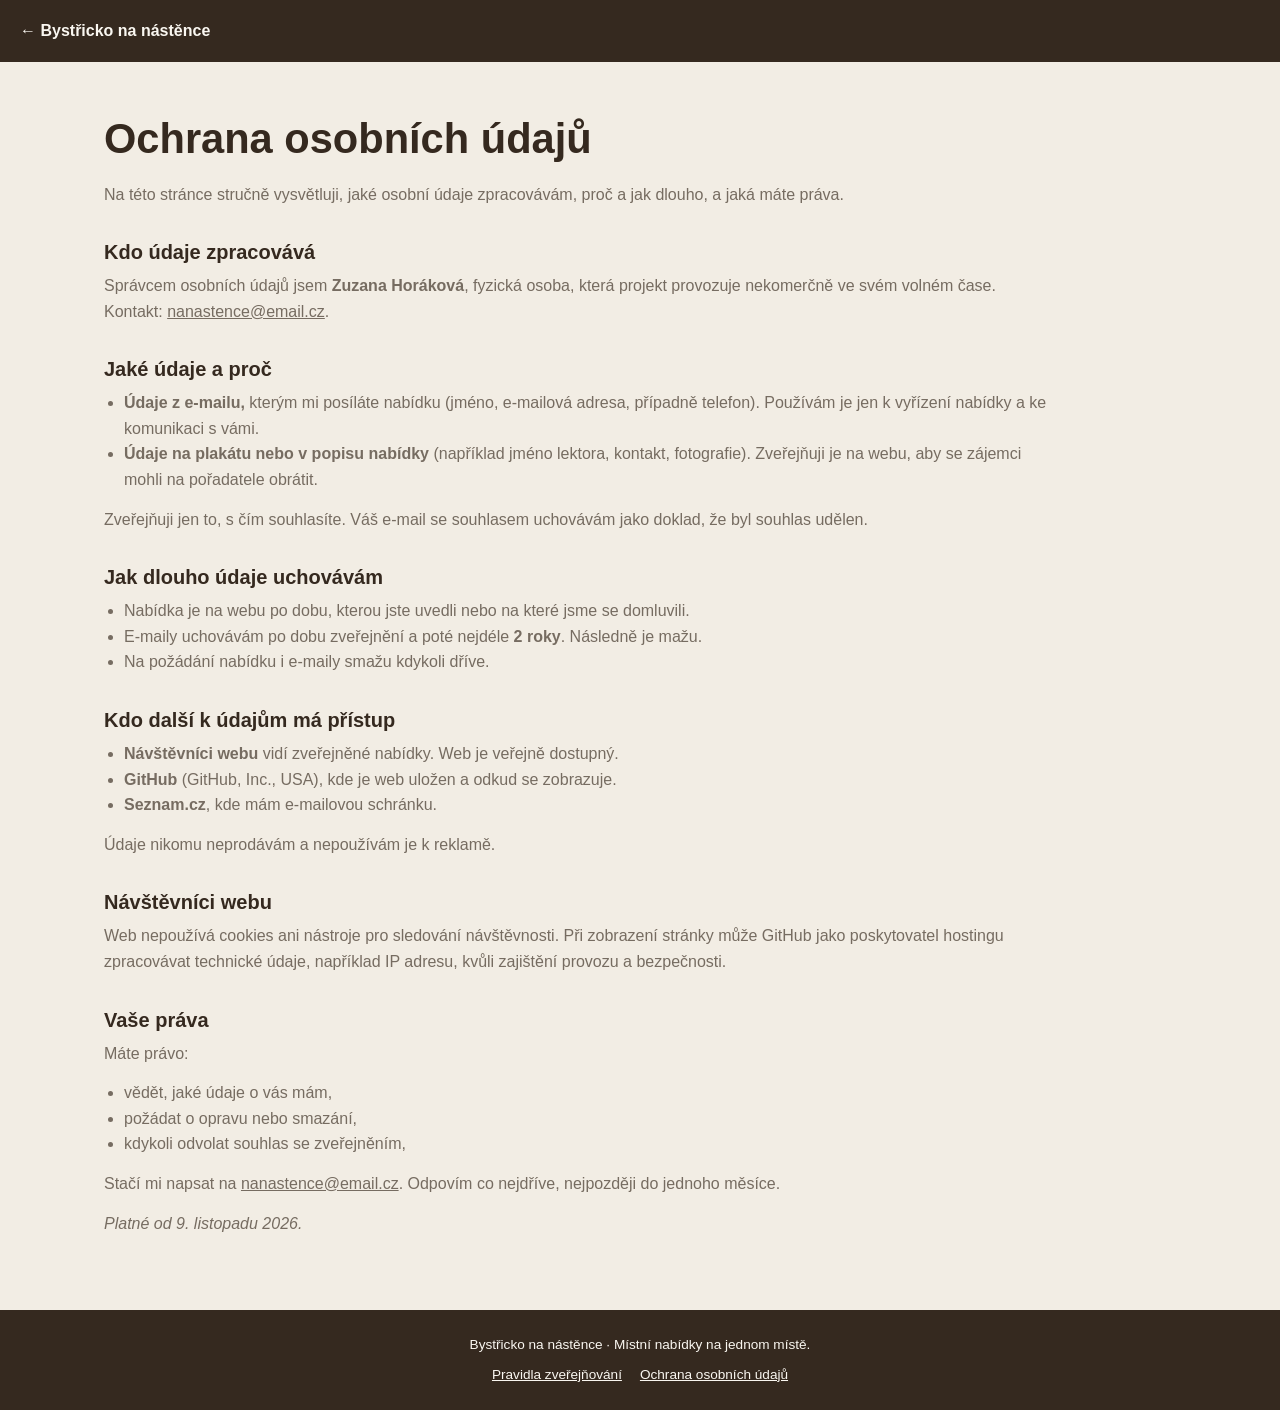
==== ochrana-udaju.html @ ae4fb5de "Ochrana osobnich udaju, doplnena pravidla" ====
<!DOCTYPE html>
<html lang="cs">
<head>
    <meta charset="UTF-8">
    <meta name="viewport" content="width=device-width, initial-scale=1.0">

    <title>Ochrana osobních údajů | Bystřicko na nástěnce</title>
    <meta name="description" content="Jak Bystřicko na nástěnce nakládá s osobními údaji.">

    <link rel="stylesheet" href="style.css">
</head>

<body>

    <!-- HORNÍ LIŠTA S ODKAZEM ZPĚT -->
    <header class="page-header">
        <a href="index.html">← Bystřicko na nástěnce</a>
    </header>

    <main class="text-page">
                <h1>Ochrana osobních údajů</h1>
        <p>Na této stránce stručně vysvětluji, jaké osobní údaje zpracovávám,
           proč a jak dlouho, a jaká máte práva.</p>

        <h2>Kdo údaje zpracovává</h2>
        <p>Správcem osobních údajů jsem <strong>Zuzana Horáková</strong>, fyzická osoba,
           která projekt provozuje nekomerčně ve svém volném čase.
           Kontakt: <a href="mailto:nanastence@email.cz">nanastence@email.cz</a>.</p>

        <h2>Jaké údaje a proč</h2>
        <ul>
            <li><strong>Údaje z e-mailu,</strong> kterým mi posíláte nabídku
                (jméno, e-mailová adresa, případně telefon). Používám je jen
                k vyřízení nabídky a ke komunikaci s vámi.</li>
            <li><strong>Údaje na plakátu nebo v popisu nabídky</strong>
                (například jméno lektora, kontakt, fotografie). Zveřejňuji je na webu,
                aby se zájemci mohli na pořadatele obrátit.</li>
        </ul>
        <p>Zveřejňuji jen to, s čím souhlasíte. Váš e-mail se souhlasem uchovávám
           jako doklad, že byl souhlas udělen.</p>

        <h2>Jak dlouho údaje uchovávám</h2>
        <ul>
            <li>Nabídka je na webu po dobu, kterou jste uvedli nebo na které jsme se domluvili.</li>
            <li>E-maily uchovávám po dobu zveřejnění a poté nejdéle <strong>2 roky</strong>.
                Následně je mažu.</li>
            <li>Na požádání nabídku i e-maily smažu kdykoli dříve.</li>
        </ul>

        <h2>Kdo další k údajům má přístup</h2>
        <ul>
            <li><strong>Návštěvníci webu</strong> vidí zveřejněné nabídky.
                Web je veřejně dostupný.</li>
            <li><strong>GitHub</strong> (GitHub, Inc., USA), kde je web uložen
                a odkud se zobrazuje.</li>
            <li><strong>Seznam.cz</strong>, kde mám e-mailovou schránku.</li>
        </ul>
        <p>Údaje nikomu neprodávám a nepoužívám je k reklamě.</p>

        <h2>Návštěvníci webu</h2>
        <p>Web nepoužívá cookies ani nástroje pro sledování návštěvnosti.
           Při zobrazení stránky může GitHub jako poskytovatel hostingu
           zpracovávat technické údaje, například IP adresu, kvůli zajištění
           provozu a bezpečnosti.</p>

        <h2>Vaše práva</h2>
        <p>Máte právo:</p>
        <ul>
            <li>vědět, jaké údaje o vás mám,</li>
            <li>požádat o opravu nebo smazání,</li>
            <li>kdykoli odvolat souhlas se zveřejněním,</li>
        </ul>
        <p>Stačí mi napsat na <a href="mailto:nanastence@email.cz">nanastence@email.cz</a>.
           Odpovím co nejdříve, nejpozději do jednoho měsíce.</p>

        <p><em>Platné od 9. listopadu 2026.</em></p>

    </main>

    <footer class="site-footer">
        <p>Bystřicko na nástěnce · Místní nabídky na jednom místě.</p>
        <nav class="footer-links" aria-label="Informace o webu">
            <a href="pravidla.html">Pravidla zveřejňování</a>
            <a href="ochrana-udaju.html">Ochrana osobních údajů</a>
        </nav>
    </footer>

</body>
</html>
---- style.css ----
/* ZÁKLADNÍ NASTAVENÍ */

:root {
    --cream: #f2ede4;
    --cream-light: #faf7f1;
    --brown: #594536;
    --brown-dark: #35291f;
    --text: #29251f;
    --muted: #766c61;
    --white: #ffffff;
    --radius: 4px;
}

* {
    box-sizing: border-box;
}

html {
    scroll-behavior: smooth;
}

body {
    margin: 0;
    font-family: Arial, Helvetica, sans-serif;
    color: var(--text);
    background: var(--cream);
    line-height: 1.6;
}

img {
    display: block;
    max-width: 100%;
}

a {
    color: inherit;
}


/* ÚVODNÍ HLAVIČKA */

.hero {
    min-height: 440px;
    background:
        linear-gradient(rgba(30, 24, 19, 0.25), rgba(30, 24, 19, 0.25)),
        url("images/header-posters.jpg") center 45% / cover no-repeat;

    display: flex;
    align-items: center;
    justify-content: center;
    padding: 48px 20px;
}

.hero-content {
    width: 100%;
    max-width: 900px;
    display: flex;
    justify-content: center;
}

.hero-box {
    width: min(100%, 540px);
    background: var(--white);
    padding: 38px 42px;
    text-align: center;
    border-radius: var(--radius);
    box-shadow: 0 10px 35px rgba(0, 0, 0, 0.14);
}

.hero-box h1 {
    margin: 0 0 18px;
    color: var(--brown-dark);
    font-size: clamp(2rem, 5vw, 3.2rem);
    line-height: 1.12;
    letter-spacing: -1.5px;
}

.hero-box p {
    margin: 0;
    color: var(--muted);
    font-size: 1.05rem;
}


/* SEKCE A NADPISY */

.offers-section {
    padding: 52px 0 36px;
    background: var(--cream);
}

.section-heading {
    max-width: 1200px;
    margin: 0 auto 24px;
    padding: 0 64px;
}

.section-heading h2 {
    margin: 0 0 6px;
    font-size: clamp(1.6rem, 3vw, 2.2rem);
    line-height: 1.25;
    color: var(--brown-dark);
}

.section-heading p {
    margin: 0;
    color: var(--muted);
}


/* KARUSEL */

.carousel {
    position: relative;
    max-width: 1440px;
    margin: 0 auto;
    padding: 0 64px;
}

.carousel-window {
    overflow: hidden;
}

.carousel-track {
    display: flex;
    gap: 20px;
    align-items: stretch;
    transition: transform 0.4s ease;
    will-change: transform;
}


/* KARTY NABÍDEK */

.offer-card {
    position: relative;
    isolation: isolate;
    flex: 0 0 280px;
    min-width: 0;
    background: #f7f1e7;
    border: 1px solid rgba(89, 69, 54, 0.12);
    border-radius: 12px;
    overflow: hidden;
    display: flex;
    flex-direction: column;
}

.offer-card > img {
    display: block;
    width: 100%;
    height: 220px;
    object-fit: cover;
    object-position: center;
    background: #f7f1e7;
}

.offer-info {
    position: relative;
    z-index: 1;
    padding: 20px;
    display: flex;
    flex: 1;
    flex-direction: column;
    align-items: flex-start;
}

.offer-category {
    display: inline-block;
    margin-bottom: 8px;
    color: var(--brown);
    font-size: 0.76rem;
    font-weight: 700;
    text-transform: uppercase;
    letter-spacing: 0.7px;
}

.offer-info h3,
.add-card h3 {
    margin: 0 0 8px;
    font-size: 1.15rem;
    line-height: 1.35;
}

.offer-info p,
.add-card p {
    margin: 0 0 18px;
    color: var(--muted);
    font-size: 0.92rem;
}

/* DOPLŇUJÍCÍ INFORMACE */
.offer-details {
    list-style: none;
    margin: 0 0 18px;
    padding: 0;
    border-top: 1px solid rgba(89, 69, 54, 0.15);
    width: 100%;
}

.offer-details li {
    padding: 3px 0;
    color: var(--brown);
    font-size: 0.85rem;
    line-height: 1.45;
}

.offer-link {
    margin-top: auto;
    color: var(--brown);
    font-weight: 700;
    text-decoration: none;
    font-size: 0.9rem;
}

.offer-link:hover {
    text-decoration: underline;
}


/* KARTA PRO PŘIDÁNÍ NABÍDKY */

.add-card {
    padding: 24px;
    justify-content: center;
    background: #644e3c;
    border: 1px solid #594536;
    color: #faf7f1;
}

.add-card h3 {
    color: #faf7f1;
}

.add-card p {
    color: #d2c6b8;
}

.add-card .add-symbol {
    border-color: #c9bba9;
    color: #f2ede4;
}

.add-card .offer-link {
    color: #e4d4c0;
}

.add-symbol {
    width: 44px;
    height: 44px;
    display: grid;
    place-items: center;
    margin-bottom: 20px;
    border: 1px solid var(--brown);
    border-radius: 50%;
    color: var(--brown);
    font-size: 1.7rem;
    line-height: 1;
}


/* BOČNÍ TLAČÍTKA */

.carousel-button {
    position: absolute;
    top: 50%;
    z-index: 2;
    transform: translateY(-50%);
    width: 42px;
    height: 42px;
    border: 1px solid rgba(89, 69, 54, 0.3);
    border-radius: 50%;
    background: var(--cream-light);
    color: var(--brown-dark);
    font-size: 1rem;
    cursor: pointer;
    display: grid;
    place-items: center;
    transition: background 0.2s, color 0.2s;
}

.carousel-button:hover {
    background: var(--brown);
    color: var(--white);
}

.carousel-button.prev {
    left: 12px;
}

.carousel-button.next {
    right: 12px;
}

.carousel-button:focus-visible,
.offer-link:focus-visible {
    outline: 3px solid #98724d;
    outline-offset: 3px;
}

/* O PROJEKTU */

.about-section {
    max-width: 1200px;
    margin: 0 auto;
    padding: 52px 64px 60px;
}

.about-section h2 {
    margin: 0 0 12px;
    font-size: clamp(1.6rem, 3vw, 2.2rem);
    line-height: 1.25;
    color: var(--brown-dark);
}

.about-section p {
    max-width: 105ch;
    margin: 0 0 14px;
    color: var(--muted);
}
.about-content {
    border-left: 4px solid var(--brown);
    padding-left: 24px;
}

/* TEXTOVÉ STRÁNKY (pravidla, ochrana údajů) */

.page-header {
    padding: 18px 20px;
    background: var(--brown-dark);
}

.page-header a {
    color: var(--cream-light);
    font-weight: 700;
    text-decoration: none;
}

.page-header a:hover {
    text-decoration: underline;
}

.page-header a:focus-visible {
    outline: 3px solid #98724d;
    outline-offset: 3px;
}

.text-page {
    max-width: 1200px;
    margin: 0 auto;
    padding: 52px 64px 60px;
}

.text-page h1 {
    margin: 0 0 18px;
    font-size: clamp(1.8rem, 4vw, 2.6rem);
    line-height: 1.2;
    color: var(--brown-dark);
}

.text-page h2 {
    margin: 32px 0 8px;
    font-size: 1.25rem;
    line-height: 1.3;
    color: var(--brown-dark);
}

.text-page p,
.text-page li {
    max-width: 105ch;
    color: var(--muted);
}

.text-page p {
    margin: 0 0 14px;
}

.text-page ul {
    margin: 0 0 14px;
    padding-left: 20px;
}


/* PATIČKA */

.site-footer {
    padding: 24px 20px;
    text-align: center;
    background: var(--brown-dark);
    color: var(--cream-light);
    font-size: 0.85rem;
}

.site-footer p {
    margin: 0;
}

.footer-links {
    margin-top: 8px;
    display: flex;
    flex-wrap: wrap;
    justify-content: center;
    gap: 6px 18px;
}

.footer-links a {
    color: var(--cream-light);
}

.footer-links a:focus-visible {
    outline: 3px solid #98724d;
    outline-offset: 3px;
}


/* MOBILNÍ ZOBRAZENÍ */

@media (max-width: 650px) {
    .hero {
        min-height: 380px;
        padding: 28px 18px;
    }

    .hero-box {
        padding: 30px 22px;
    }

    .hero-box h1 {
        letter-spacing: -0.8px;
    }

    .offers-section {
        padding: 36px 0 24px;
    }

    .section-heading {
        padding: 0 20px;
        margin-bottom: 18px;
    }

    .about-section {
        padding: 36px 20px 44px;
    }
    
    .text-page {
        padding: 36px 20px 44px;
    }

    .carousel {
        padding: 0 20px;
    }

    .carousel-track {
        gap: 14px;
    }

    .offer-card {
        flex-basis: min(78vw, 280px);
    }

    .offer-card > img {
        height: 160px;
    }

    /* Na mobilu se nabídky posouvají prstem. */
    .carousel-button {
        display: none;
    }
}

@media (prefers-reduced-motion: reduce) {
    html {
        scroll-behavior: auto;
    }

    .carousel-track {
        transition: none;
    }
}


/* =====================================
   NEUTRÁLNÍ ŠABLONY NABÍDEK
===================================== */

/* Dekorativní barevné tvary na pozadí */
/* Základ dekorativních tvarů – pouze grafické šablony */
.offer-card.template-pohyb::before,
.offer-card.template-pohyb::after,
.offer-card.template-nabidka::before,
.offer-card.template-nabidka::after {
    content: "";
    position: absolute;
    z-index: 0;
    border-radius: 50%;
    pointer-events: none;
}

/* První tvar */
.offer-card.template-pohyb::before,
.offer-card.template-nabidka::before {
    top: -45px;
    left: -35px;
    width: var(--shape-one-width, 170px);
    height: var(--shape-one-height, 150px);
    background: var(--color-one);
}

/* Druhý tvar */
.offer-card.template-pohyb::after,
.offer-card.template-nabidka::after {
    bottom: -65px;
    right: -35px;
    width: var(--shape-two-width, 230px);
    height: var(--shape-two-height, 150px);
    background: var(--color-two);
}

/* Když nabídka nemá vlastní obrázek */
.offer-card:not(.add-card):not(:has(img)) {
    min-height: 300px;
}
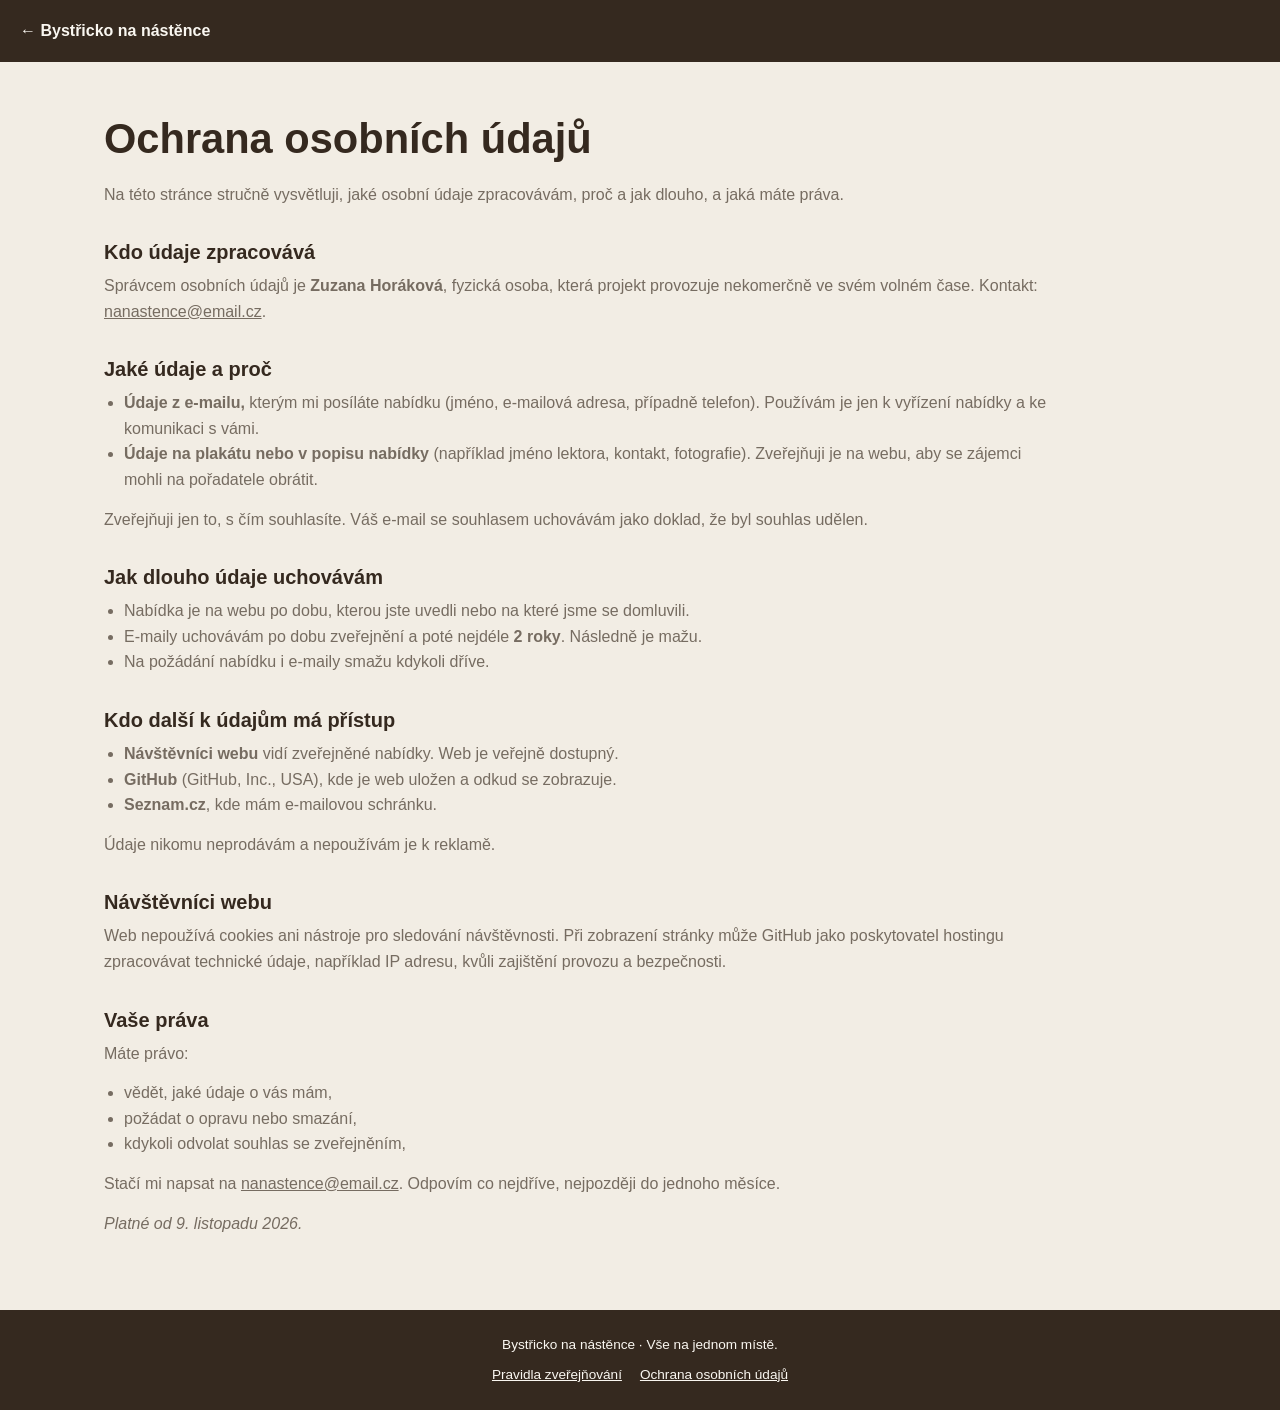
==== commit 4627cd59: "Novy vzhled karet: papir, pripinacky, zluty papirek" ====
--- a/ochrana-udaju.html
+++ b/ochrana-udaju.html
@@ -23,7 +23,7 @@
            proč a jak dlouho, a jaká máte práva.</p>
 
         <h2>Kdo údaje zpracovává</h2>
-        <p>Správcem osobních údajů jsem <strong>Zuzana Horáková</strong>, fyzická osoba,
+        <p>Správcem osobních údajů je <strong>Zuzana Horáková</strong>, fyzická osoba,
            která projekt provozuje nekomerčně ve svém volném čase.
            Kontakt: <a href="mailto:nanastence@email.cz">nanastence@email.cz</a>.</p>
 
@@ -78,7 +78,7 @@
     </main>
 
     <footer class="site-footer">
-        <p>Bystřicko na nástěnce · Místní nabídky na jednom místě.</p>
+        <p>Bystřicko na nástěnce · Vše na jednom místě.</p>
         <nav class="footer-links" aria-label="Informace o webu">
             <a href="pravidla.html">Pravidla zveřejňování</a>
             <a href="ochrana-udaju.html">Ochrana osobních údajů</a>
--- a/style.css
+++ b/style.css
@@ -126,10 +126,10 @@
     display: flex;
     gap: 20px;
     align-items: stretch;
+    padding: 16px 0 32px;
     transition: transform 0.4s ease;
     will-change: transform;
 }
-
 
 /* KARTY NABÍDEK */
 
@@ -138,12 +138,20 @@
     isolation: isolate;
     flex: 0 0 280px;
     min-width: 0;
-    background: #f7f1e7;
-    border: 1px solid rgba(89, 69, 54, 0.12);
-    border-radius: 12px;
-    overflow: hidden;
+    background: #fffdf7;
+    border-radius: 2px;
+    box-shadow:
+        0 1px 2px rgba(0, 0, 0, 0.12),
+        0 8px 18px rgba(40, 25, 10, 0.12);
+    overflow: visible;
     display: flex;
     flex-direction: column;
+    transform: rotate(var(--tilt, 0deg));
+    transition: transform 0.2s ease;
+}
+
+.offer-card:hover {
+    transform: rotate(0deg) translateY(-3px);
 }
 
 .offer-card > img {
@@ -165,16 +173,6 @@
     align-items: flex-start;
 }
 
-.offer-category {
-    display: inline-block;
-    margin-bottom: 8px;
-    color: var(--brown);
-    font-size: 0.76rem;
-    font-weight: 700;
-    text-transform: uppercase;
-    letter-spacing: 0.7px;
-}
-
 .offer-info h3,
 .add-card h3 {
     margin: 0 0 8px;
@@ -221,28 +219,45 @@
 /* KARTA PRO PŘIDÁNÍ NABÍDKY */
 
 .add-card {
-    padding: 24px;
+    --tilt: 1.8deg;
+    flex-basis: 240px;
+    align-self: flex-start;
+    min-height: 240px;
+    padding: 24px 20px 20px;
     justify-content: center;
-    background: #644e3c;
-    border: 1px solid #594536;
-    color: #faf7f1;
+    background: linear-gradient(to bottom, #fbf4c4 0%, #f7eeb1 100%);
+    box-shadow:
+        0 1px 1px rgba(0, 0, 0, 0.10),
+        6px 10px 14px -6px rgba(40, 25, 10, 0.30);
+}
+
+/* Lepicí proužek nahoře – o odstín tmavší */
+.add-card::before {
+    content: "";
+    position: absolute;
+    top: 0;
+    left: 0;
+    right: 0;
+    height: 22px;
+    background: rgba(200, 175, 60, 0.12);
+    pointer-events: none;
 }
 
 .add-card h3 {
-    color: #faf7f1;
+    color: var(--brown-dark);
 }
 
 .add-card p {
-    color: #d2c6b8;
-}
-
-.add-card .add-symbol {
-    border-color: #c9bba9;
-    color: #f2ede4;
+    color: #6a5d45;
 }
 
 .add-card .offer-link {
-    color: #e4d4c0;
+    color: var(--brown);
+}
+
+.add-card p a {
+    color: var(--brown);
+    font-weight: 700;
 }
 
 .add-symbol {
@@ -365,6 +380,12 @@
     color: var(--brown-dark);
 }
 
+.text-page h3 {
+    margin: 20px 0 6px;
+    font-size: 1.05rem;
+    color: var(--brown);
+}
+
 .text-page p,
 .text-page li {
     max-width: 105ch;
@@ -441,7 +462,7 @@
     .about-section {
         padding: 36px 20px 44px;
     }
-    
+
     .text-page {
         padding: 36px 20px 44px;
     }
@@ -476,49 +497,47 @@
     .carousel-track {
         transition: none;
     }
+
+    .offer-card {
+        transition: none;
+    }
 }
 
 
 /* =====================================
-   NEUTRÁLNÍ ŠABLONY NABÍDEK
+   LÍSTKY ZE ŠABLONY
 ===================================== */
-
-/* Dekorativní barevné tvary na pozadí */
-/* Základ dekorativních tvarů – pouze grafické šablony */
-.offer-card.template-pohyb::before,
-.offer-card.template-pohyb::after,
-.offer-card.template-nabidka::before,
-.offer-card.template-nabidka::after {
-    content: "";
-    position: absolute;
-    z-index: 0;
-    border-radius: 50%;
-    pointer-events: none;
-}
-
-/* První tvar */
-.offer-card.template-pohyb::before,
-.offer-card.template-nabidka::before {
-    top: -45px;
-    left: -35px;
-    width: var(--shape-one-width, 170px);
-    height: var(--shape-one-height, 150px);
-    background: var(--color-one);
-}
-
-/* Druhý tvar */
-.offer-card.template-pohyb::after,
-.offer-card.template-nabidka::after {
-    bottom: -65px;
-    right: -35px;
-    width: var(--shape-two-width, 230px);
-    height: var(--shape-two-height, 150px);
-    background: var(--color-two);
-}
 
 /* Když nabídka nemá vlastní obrázek */
 .offer-card:not(.add-card):not(:has(img)) {
     min-height: 300px;
 }
 
-
+/* Stříbrný připínáček – jen lístky ze šablony (bez obrázku) */
+.offer-card:not(.add-card):not(:has(img))::before {
+    content: "";
+    position: absolute;
+    z-index: 2;
+    top: -7px;
+    left: 50%;
+    width: 20px;
+    height: 20px;
+    margin-left: -10px;
+    border-radius: 50%;
+    background: radial-gradient(circle at 35% 30%,
+        #ffffff 0%,
+        #e4e7ea 22%,
+        #a9b0b7 58%,
+        #6d747b 100%);
+    box-shadow:
+        1px 3px 4px rgba(0, 0, 0, 0.35),
+        inset -1px -1px 2px rgba(0, 0, 0, 0.25);
+    pointer-events: none;
+}
+
+/* Trochu víc místa nahoře, aby připínáček nepřekrýval nadpis */
+.offer-card:not(.add-card):not(:has(img)) .offer-info {
+    padding-top: 28px;
+}
+
+
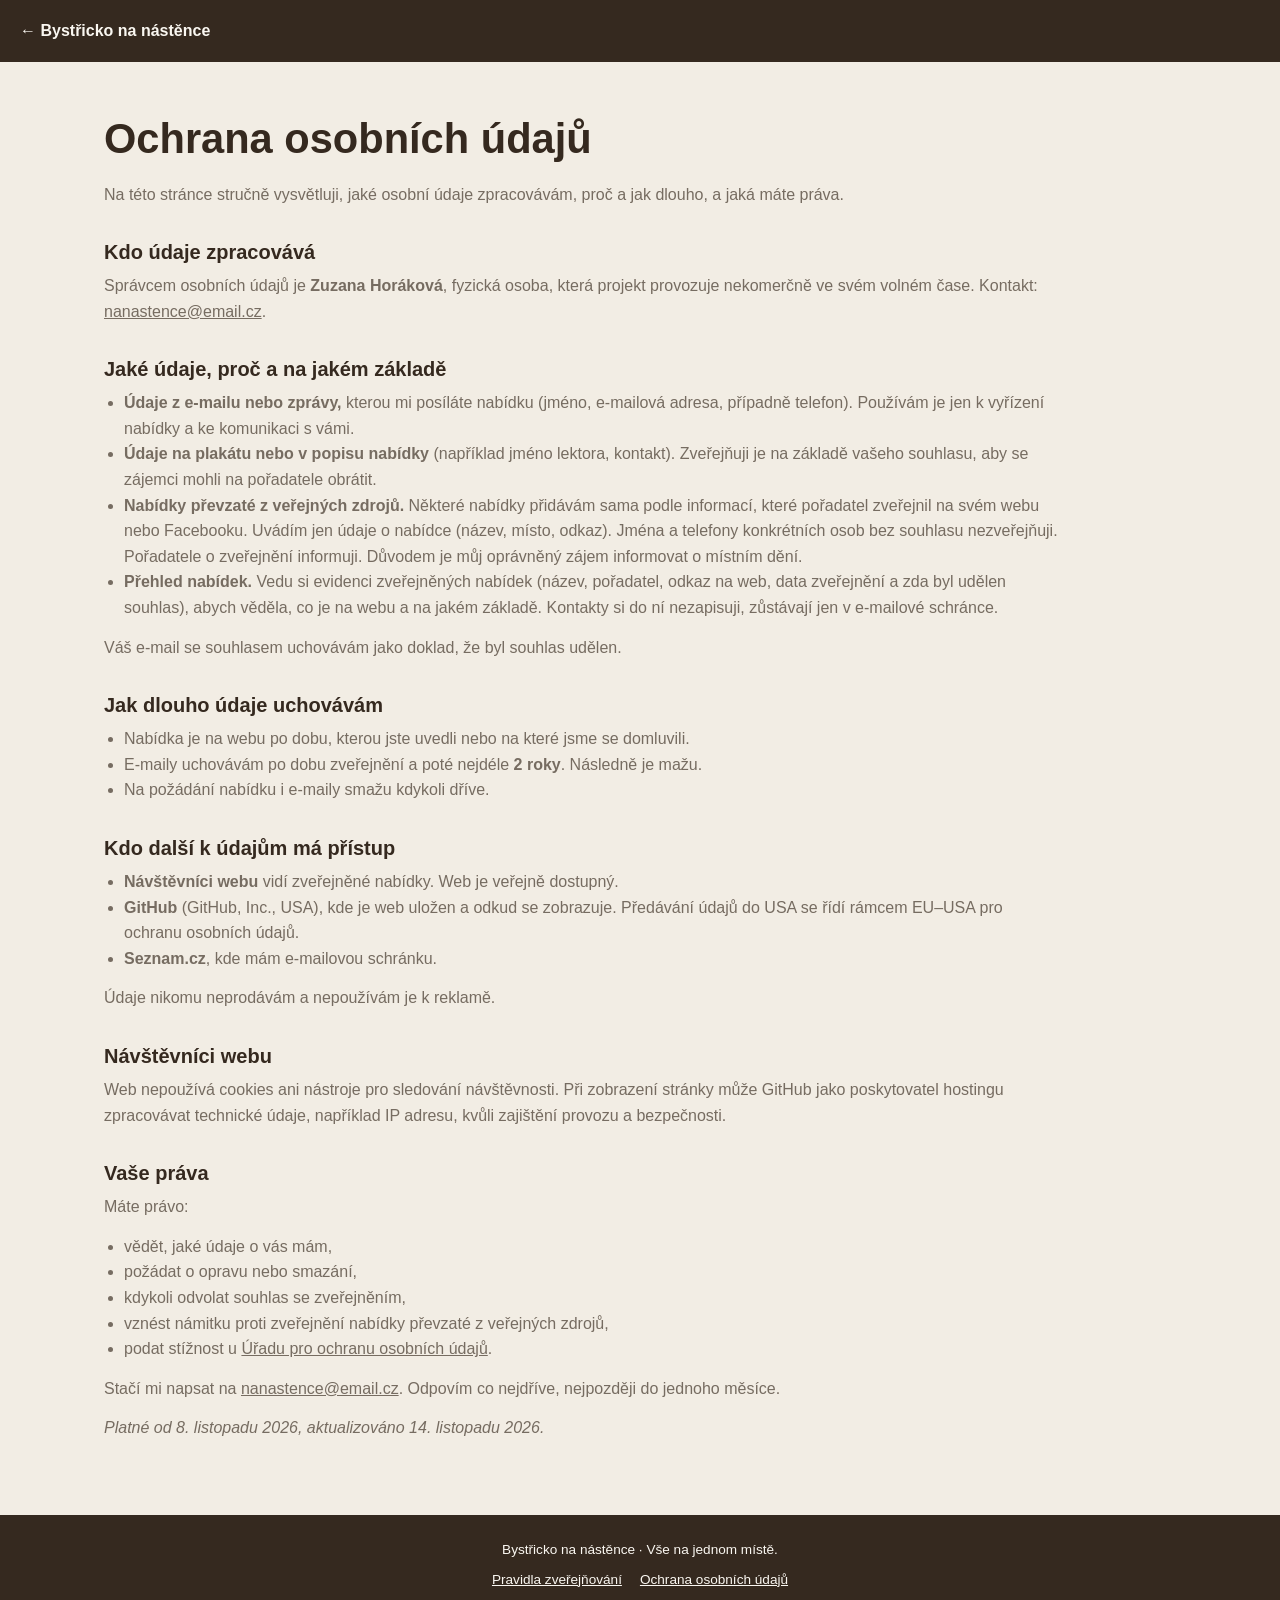
==== commit 8f850e91: "Lístečky: příklady nabídek a „Zdarma“; pravidla: pravidelná spolupráce, nabídky z veřejných zdrojů; " ====
--- a/ochrana-udaju.html
+++ b/ochrana-udaju.html
@@ -27,17 +27,27 @@
            která projekt provozuje nekomerčně ve svém volném čase.
            Kontakt: <a href="mailto:nanastence@email.cz">nanastence@email.cz</a>.</p>
 
-        <h2>Jaké údaje a proč</h2>
+        <h2>Jaké údaje, proč a na jakém základě</h2>
         <ul>
-            <li><strong>Údaje z e-mailu,</strong> kterým mi posíláte nabídku
+            <li><strong>Údaje z e-mailu nebo zprávy,</strong> kterou mi posíláte nabídku
                 (jméno, e-mailová adresa, případně telefon). Používám je jen
                 k vyřízení nabídky a ke komunikaci s vámi.</li>
             <li><strong>Údaje na plakátu nebo v popisu nabídky</strong>
-                (například jméno lektora, kontakt, fotografie). Zveřejňuji je na webu,
-                aby se zájemci mohli na pořadatele obrátit.</li>
+                (například jméno lektora, kontakt). Zveřejňuji je na základě
+                vašeho souhlasu, aby se zájemci mohli na pořadatele obrátit.</li>
+            <li><strong>Nabídky převzaté z veřejných zdrojů.</strong> Některé nabídky
+                přidávám sama podle informací, které pořadatel zveřejnil na svém webu
+                nebo Facebooku. Uvádím jen údaje o nabídce (název, místo, odkaz).
+                Jména a telefony konkrétních osob bez souhlasu nezveřejňuji.
+                Pořadatele o zveřejnění informuji. Důvodem je můj oprávněný zájem
+                informovat o místním dění.</li>
+             <li><strong>Přehled nabídek.</strong> Vedu si evidenci zveřejněných nabídek
+                (název, pořadatel, odkaz na web, data zveřejnění a zda byl udělen
+                souhlas), abych věděla, co je na webu a na jakém základě.
+                Kontakty si do ní nezapisuji, zůstávají jen v e-mailové schránce.</li>
+
         </ul>
-        <p>Zveřejňuji jen to, s čím souhlasíte. Váš e-mail se souhlasem uchovávám
-           jako doklad, že byl souhlas udělen.</p>
+        <p>Váš e-mail se souhlasem uchovávám jako doklad, že byl souhlas udělen.</p>
 
         <h2>Jak dlouho údaje uchovávám</h2>
         <ul>
@@ -52,7 +62,8 @@
             <li><strong>Návštěvníci webu</strong> vidí zveřejněné nabídky.
                 Web je veřejně dostupný.</li>
             <li><strong>GitHub</strong> (GitHub, Inc., USA), kde je web uložen
-                a odkud se zobrazuje.</li>
+                a odkud se zobrazuje. Předávání údajů do USA se řídí rámcem
+                EU–USA pro ochranu osobních údajů.</li>
             <li><strong>Seznam.cz</strong>, kde mám e-mailovou schránku.</li>
         </ul>
         <p>Údaje nikomu neprodávám a nepoužívám je k reklamě.</p>
@@ -65,15 +76,19 @@
 
         <h2>Vaše práva</h2>
         <p>Máte právo:</p>
-        <ul>
+                <ul>
             <li>vědět, jaké údaje o vás mám,</li>
             <li>požádat o opravu nebo smazání,</li>
             <li>kdykoli odvolat souhlas se zveřejněním,</li>
+            <li>vznést námitku proti zveřejnění nabídky převzaté z veřejných zdrojů,</li>
+            <li>podat stížnost u <a href="https://uoou.gov.cz">Úřadu pro ochranu osobních údajů</a>.</li>
         </ul>
+
         <p>Stačí mi napsat na <a href="mailto:nanastence@email.cz">nanastence@email.cz</a>.
            Odpovím co nejdříve, nejpozději do jednoho měsíce.</p>
 
-        <p><em>Platné od 9. listopadu 2026.</em></p>
+        <p><em>Platné od 8. listopadu 2026, aktualizováno 14. listopadu 2026.</em></p>
+
 
     </main>
 
--- a/style.css
+++ b/style.css
@@ -125,7 +125,7 @@
 .carousel-track {
     display: flex;
     gap: 20px;
-    align-items: stretch;
+    align-items: flex-start;
     padding: 16px 0 32px;
     transition: transform 0.4s ease;
     will-change: transform;
@@ -154,13 +154,13 @@
     transform: rotate(0deg) translateY(-3px);
 }
 
-.offer-card > img {
+.poster-open img {
     display: block;
     width: 100%;
-    height: 220px;
-    object-fit: cover;
-    object-position: center;
-    background: #f7f1e7;
+    height: auto;
+    max-height: 440px;
+    object-fit: contain;
+    border-radius: 2px;
 }
 
 .offer-info {
@@ -251,6 +251,10 @@
     color: #6a5d45;
 }
 
+.add-card .add-examples {
+    margin-bottom: 10px;
+}
+
 .add-card .offer-link {
     color: var(--brown);
 }
@@ -477,10 +481,6 @@
 
     .offer-card {
         flex-basis: min(78vw, 280px);
-    }
-
-    .offer-card > img {
-        height: 160px;
     }
 
     /* Na mobilu se nabídky posouvají prstem. */
@@ -540,4 +540,119 @@
     padding-top: 28px;
 }
 
-
+/* =====================================
+   HOTOVÉ PLAKÁTY (karta s obrázkem)
+===================================== */
+
+/* U plakátu se text karty neukazuje – je na plakátu.
+   Odkaz bude ve zvětšení. */
+.offer-card:has(img) .offer-info {
+    display: none;
+}
+
+/* Izolepa přes horní rohy */
+.offer-card:has(img)::before,
+.offer-card:has(img)::after {
+    content: "";
+    position: absolute;
+    z-index: 2;
+    top: 4px;
+    width: 74px;
+    height: 24px;
+    background: rgba(255, 252, 235, 0.62);
+    box-shadow: 0 1px 2px rgba(0, 0, 0, 0.12);
+    pointer-events: none;
+}
+
+.offer-card:has(img)::before {
+    left: -18px;
+    transform: rotate(-35deg);
+}
+
+.offer-card:has(img)::after {
+    right: -18px;
+    transform: rotate(35deg);
+}
+
+/* Plakát jako tlačítko – bez vzhledu tlačítka */
+.poster-open {
+    display: block;
+    width: 100%;
+    padding: 0;
+    border: 0;
+    background: none;
+    cursor: zoom-in;
+}
+
+.poster-open:focus-visible {
+    outline: 3px solid #98724d;
+    outline-offset: 3px;
+}
+
+
+/* =====================================
+   ZVĚTŠENÝ PLAKÁT
+===================================== */
+
+.poster-dialog {
+    padding: 0;
+    border: 0;
+    background: transparent;
+    overflow: visible;
+}
+
+.poster-dialog::backdrop {
+    background: rgba(30, 24, 19, 0.85);
+}
+
+.poster-dialog-inner {
+    position: relative;
+    display: flex;
+    flex-direction: column;
+    align-items: center;
+    gap: 14px;
+}
+
+.poster-dialog-img {
+    display: block;
+    width: auto;
+    height: auto;
+    max-width: 92vw;
+    max-height: 80vh;
+    border-radius: 2px;
+    box-shadow: 0 10px 40px rgba(0, 0, 0, 0.5);
+}
+
+.poster-dialog-link {
+    color: var(--cream-light);
+    font-weight: 700;
+    text-decoration: none;
+}
+
+.poster-dialog-link:hover {
+    text-decoration: underline;
+}
+
+.poster-close {
+    position: absolute;
+    top: -14px;
+    right: -14px;
+    z-index: 1;
+    width: 40px;
+    height: 40px;
+    border: 0;
+    border-radius: 50%;
+    background: var(--cream-light);
+    color: var(--brown-dark);
+    font-size: 1.6rem;
+    line-height: 1;
+    cursor: pointer;
+    box-shadow: 0 2px 8px rgba(0, 0, 0, 0.3);
+}
+
+.poster-close:focus-visible,
+.poster-dialog-link:focus-visible {
+    outline: 3px solid #98724d;
+    outline-offset: 3px;
+}
+
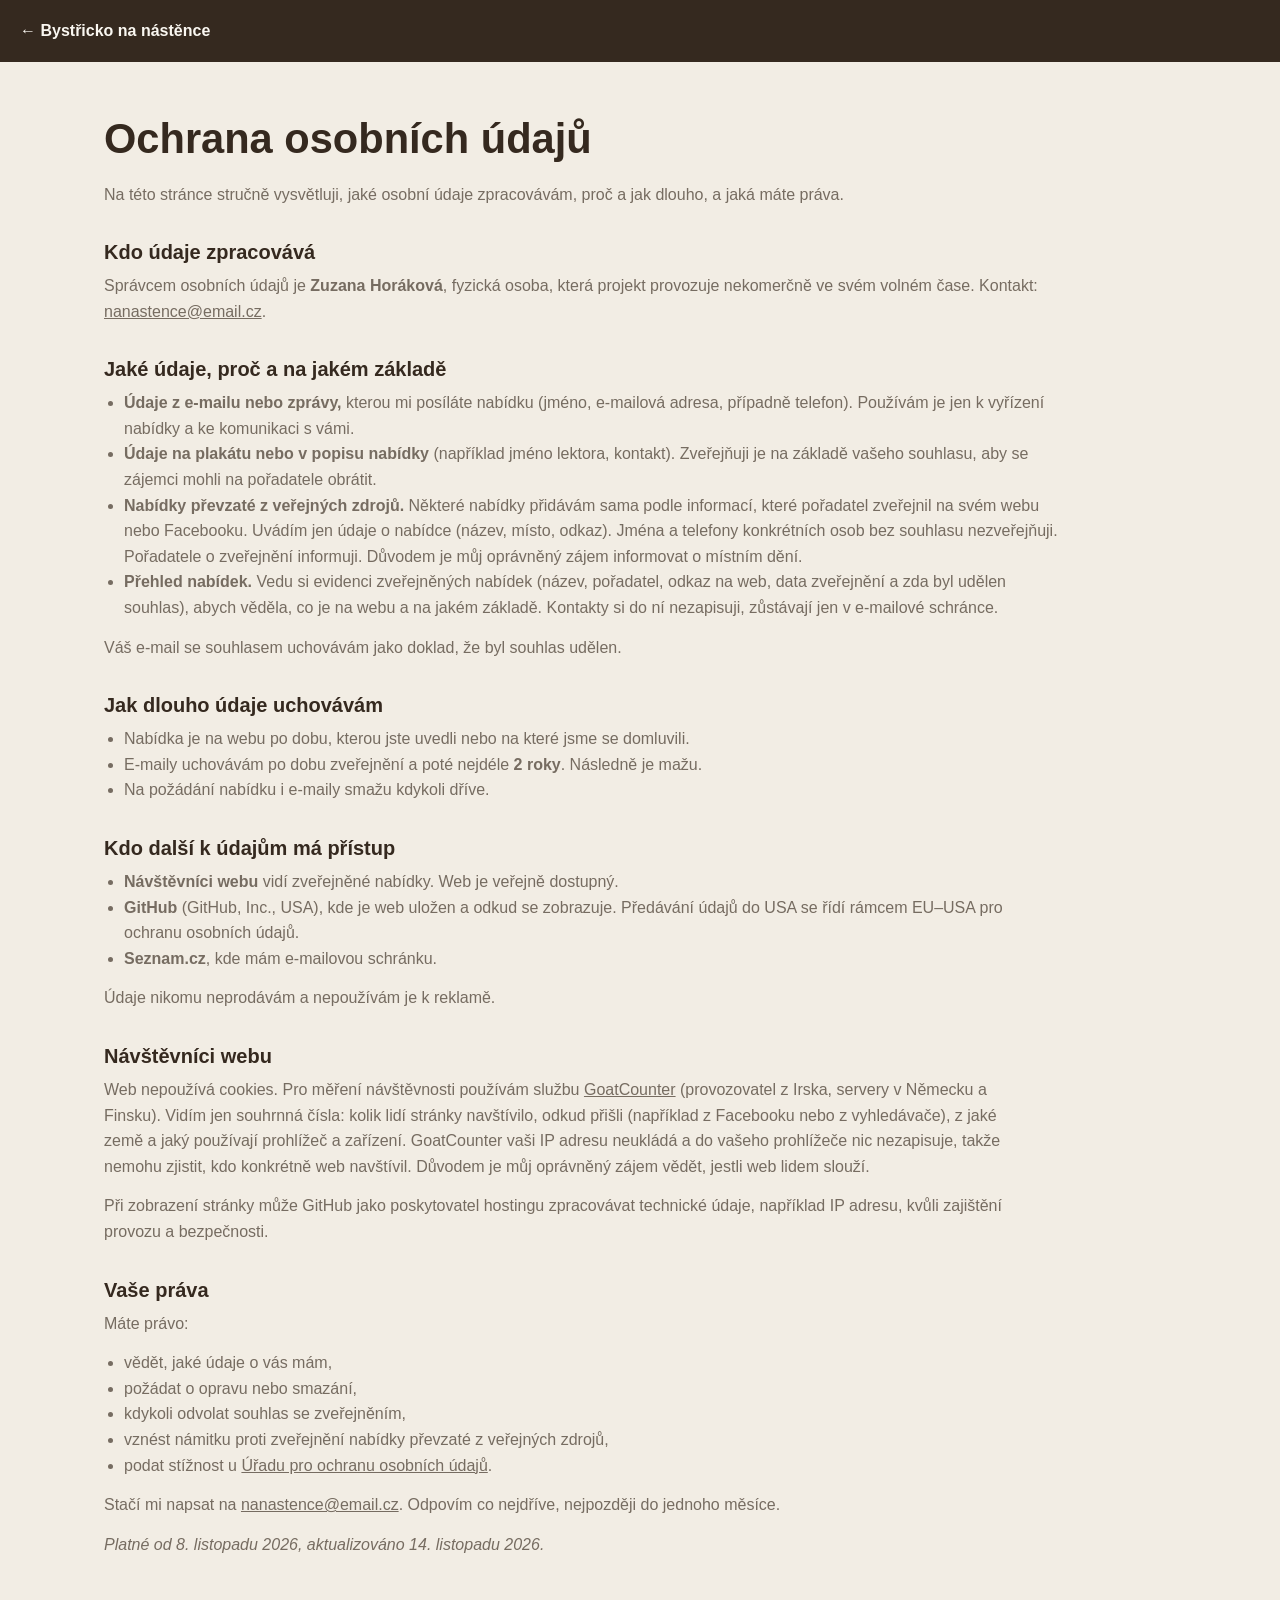
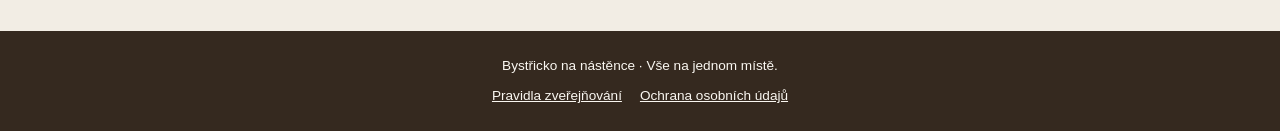
==== commit 26008c80: "Měření návštěvnosti GoatCounter (bez cookies), ochrana údajů aktualizována" ====
--- a/ochrana-udaju.html
+++ b/ochrana-udaju.html
@@ -69,10 +69,18 @@
         <p>Údaje nikomu neprodávám a nepoužívám je k reklamě.</p>
 
         <h2>Návštěvníci webu</h2>
-        <p>Web nepoužívá cookies ani nástroje pro sledování návštěvnosti.
-           Při zobrazení stránky může GitHub jako poskytovatel hostingu
+        <p>Web nepoužívá cookies. Pro měření návštěvnosti používám službu
+           <a href="https://www.goatcounter.com">GoatCounter</a> (provozovatel
+           z Irska, servery v Německu a Finsku). Vidím jen souhrnná čísla: kolik
+           lidí stránky navštívilo, odkud přišli (například z Facebooku nebo
+           z vyhledávače), z jaké země a jaký používají prohlížeč a zařízení.
+           GoatCounter vaši IP adresu neukládá a do vašeho prohlížeče nic
+           nezapisuje, takže nemohu zjistit, kdo konkrétně web navštívil.
+           Důvodem je můj oprávněný zájem vědět, jestli web lidem slouží.</p>
+        <p>Při zobrazení stránky může GitHub jako poskytovatel hostingu
            zpracovávat technické údaje, například IP adresu, kvůli zajištění
            provozu a bezpečnosti.</p>
+
 
         <h2>Vaše práva</h2>
         <p>Máte právo:</p>
@@ -100,5 +108,8 @@
         </nav>
     </footer>
 
+<!-- Měření návštěvnosti bez cookies (GoatCounter) -->
+ <script data-goatcounter="https://nanastence.goatcounter.com/count"
+        async src="//gc.zgo.at/count.js"></script>
 </body>
 </html>
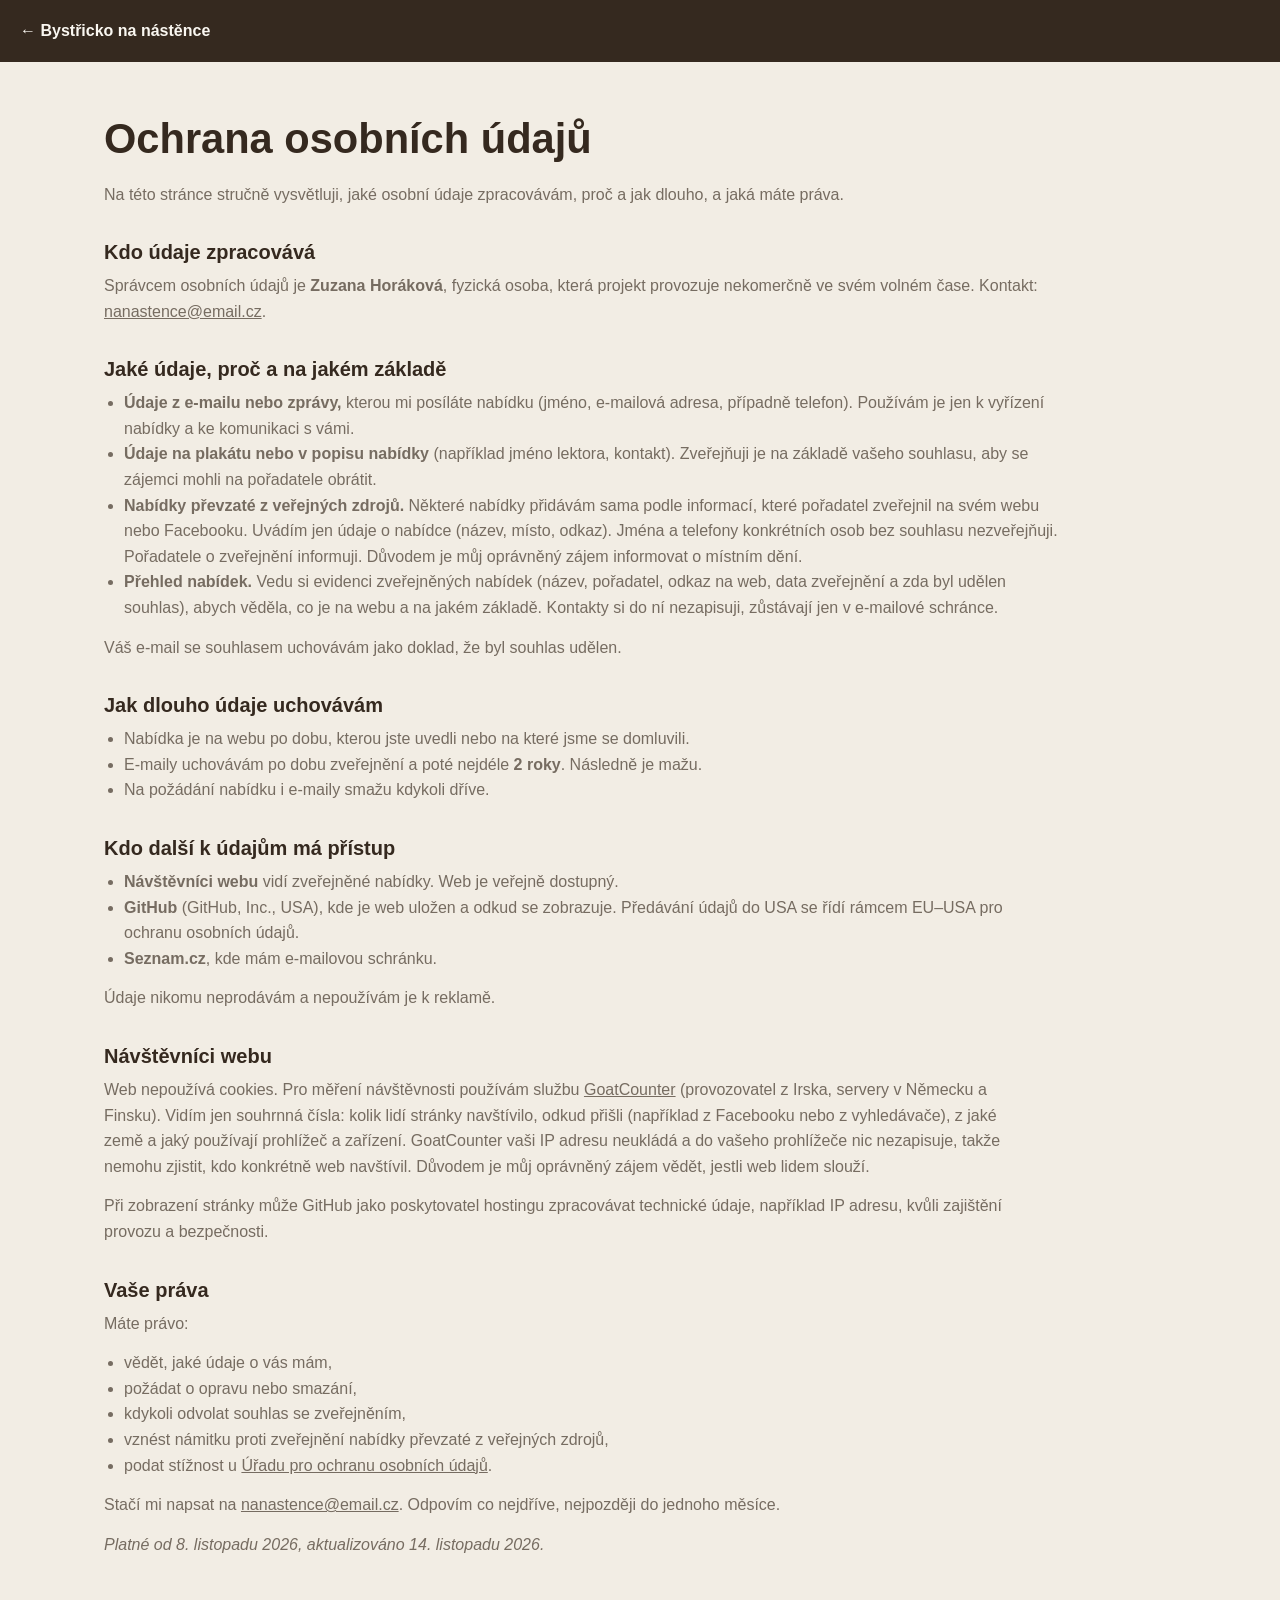
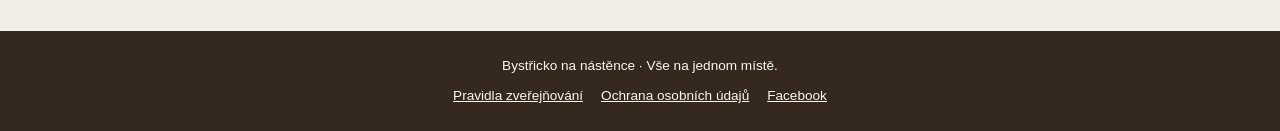
==== commit 2bd69614: "Odkaz na Facebookovou stránku v paticce a O projektu" ====
--- a/ochrana-udaju.html
+++ b/ochrana-udaju.html
@@ -105,6 +105,7 @@
         <nav class="footer-links" aria-label="Informace o webu">
             <a href="pravidla.html">Pravidla zveřejňování</a>
             <a href="ochrana-udaju.html">Ochrana osobních údajů</a>
+            <a href="https://www.facebook.com/profile.php?id=61596601360703" target="_blank" rel="noopener">Facebook</a>
         </nav>
     </footer>
 
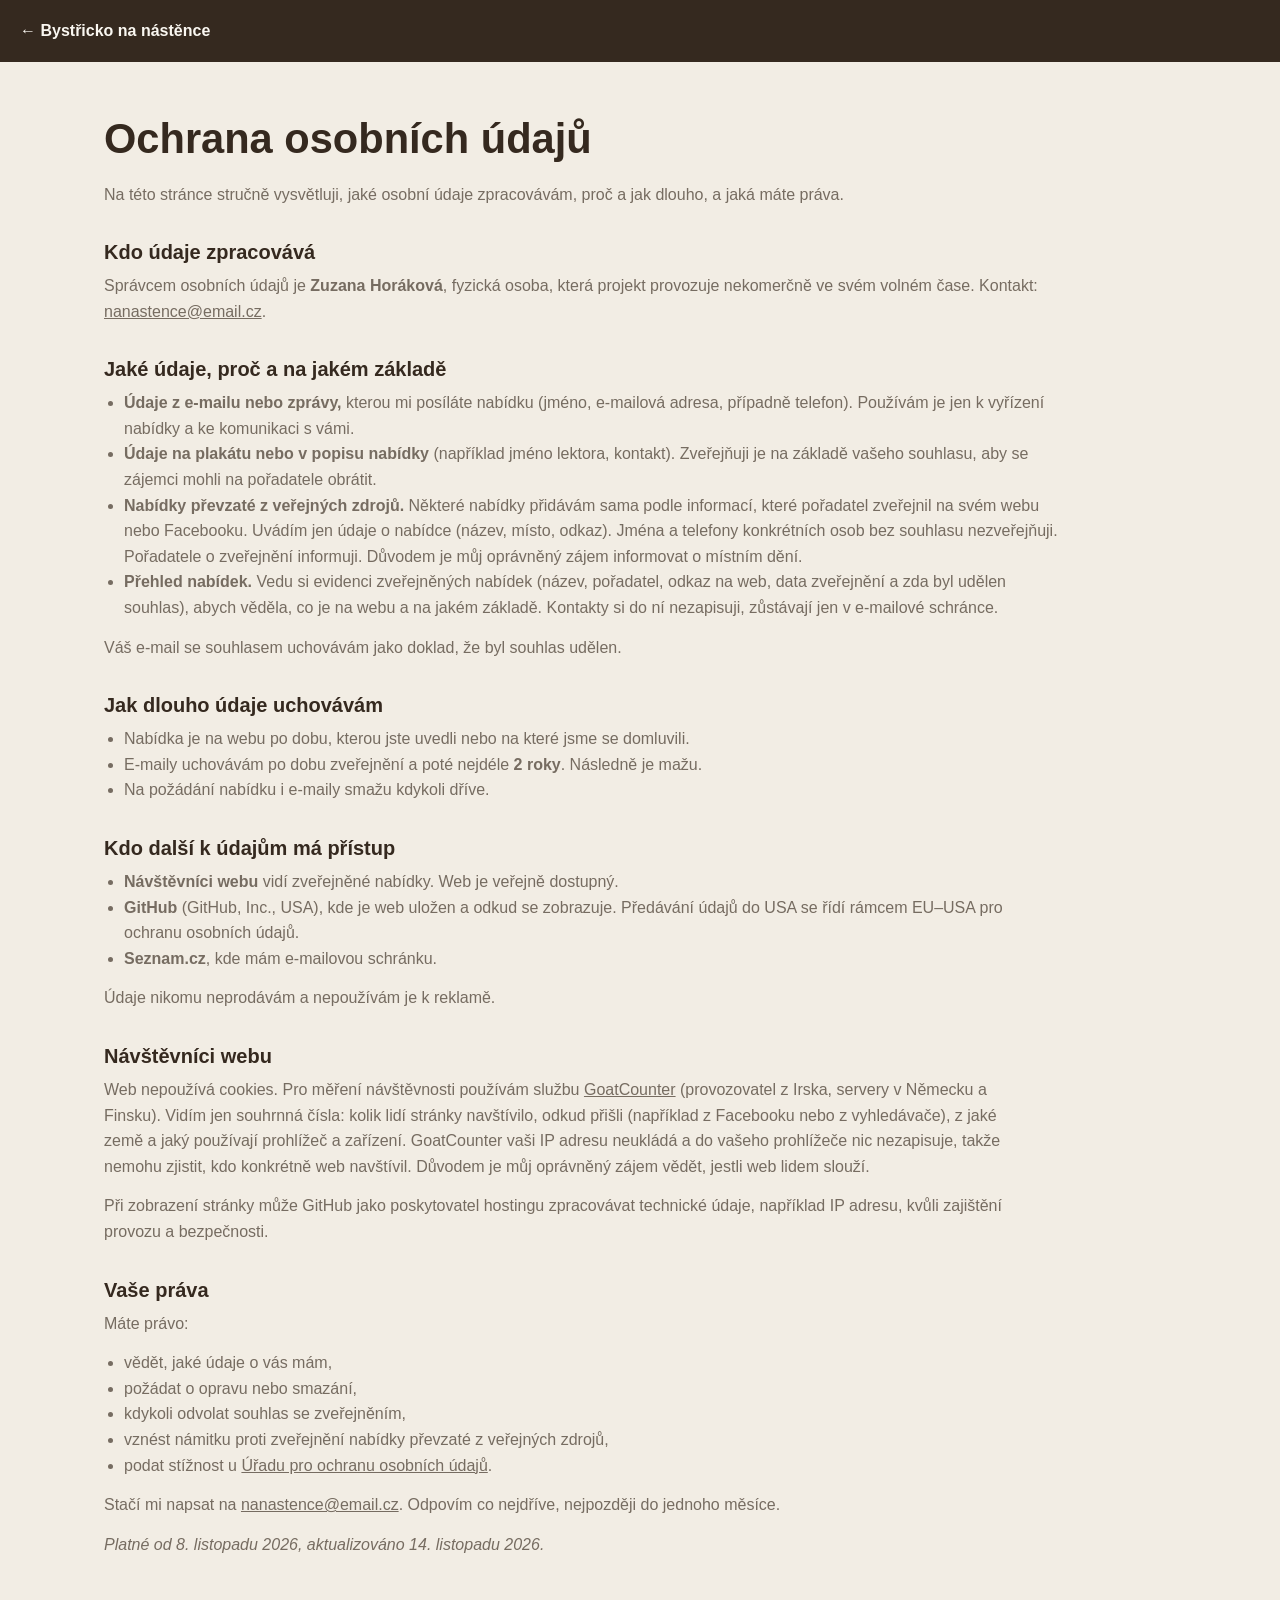
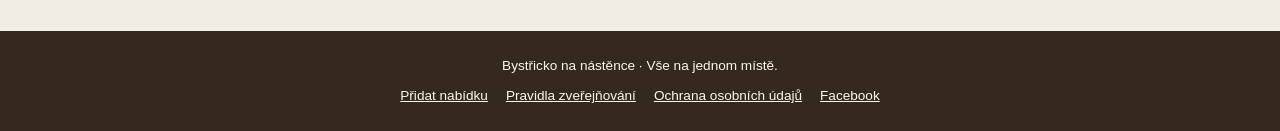
==== commit e28f723c: "Nova stranka Pridejte svou nabidku, odkazy z paticky a zlutych listku" ====
--- a/ochrana-udaju.html
+++ b/ochrana-udaju.html
@@ -103,6 +103,7 @@
     <footer class="site-footer">
         <p>Bystřicko na nástěnce · Vše na jednom místě.</p>
         <nav class="footer-links" aria-label="Informace o webu">
+            <a href="pridat-nabidku.html">Přidat nabídku</a>
             <a href="pravidla.html">Pravidla zveřejňování</a>
             <a href="ochrana-udaju.html">Ochrana osobních údajů</a>
             <a href="https://www.facebook.com/profile.php?id=61596601360703" target="_blank" rel="noopener">Facebook</a>
--- a/style.css
+++ b/style.css
@@ -341,6 +341,23 @@
     border-left: 4px solid var(--brown);
     padding-left: 24px;
 }
+
+.about-section h3 {
+    margin: 22px 0 8px;
+    font-size: 1.15rem;
+    color: var(--brown-dark);
+}
+
+.about-section ul {
+    margin: 0 0 14px;
+    padding-left: 20px;
+    color: var(--muted);
+}
+
+.about-section li {
+    margin-bottom: 4px;
+}
+
 
 /* TEXTOVÉ STRÁNKY (pravidla, ochrana údajů) */
 
